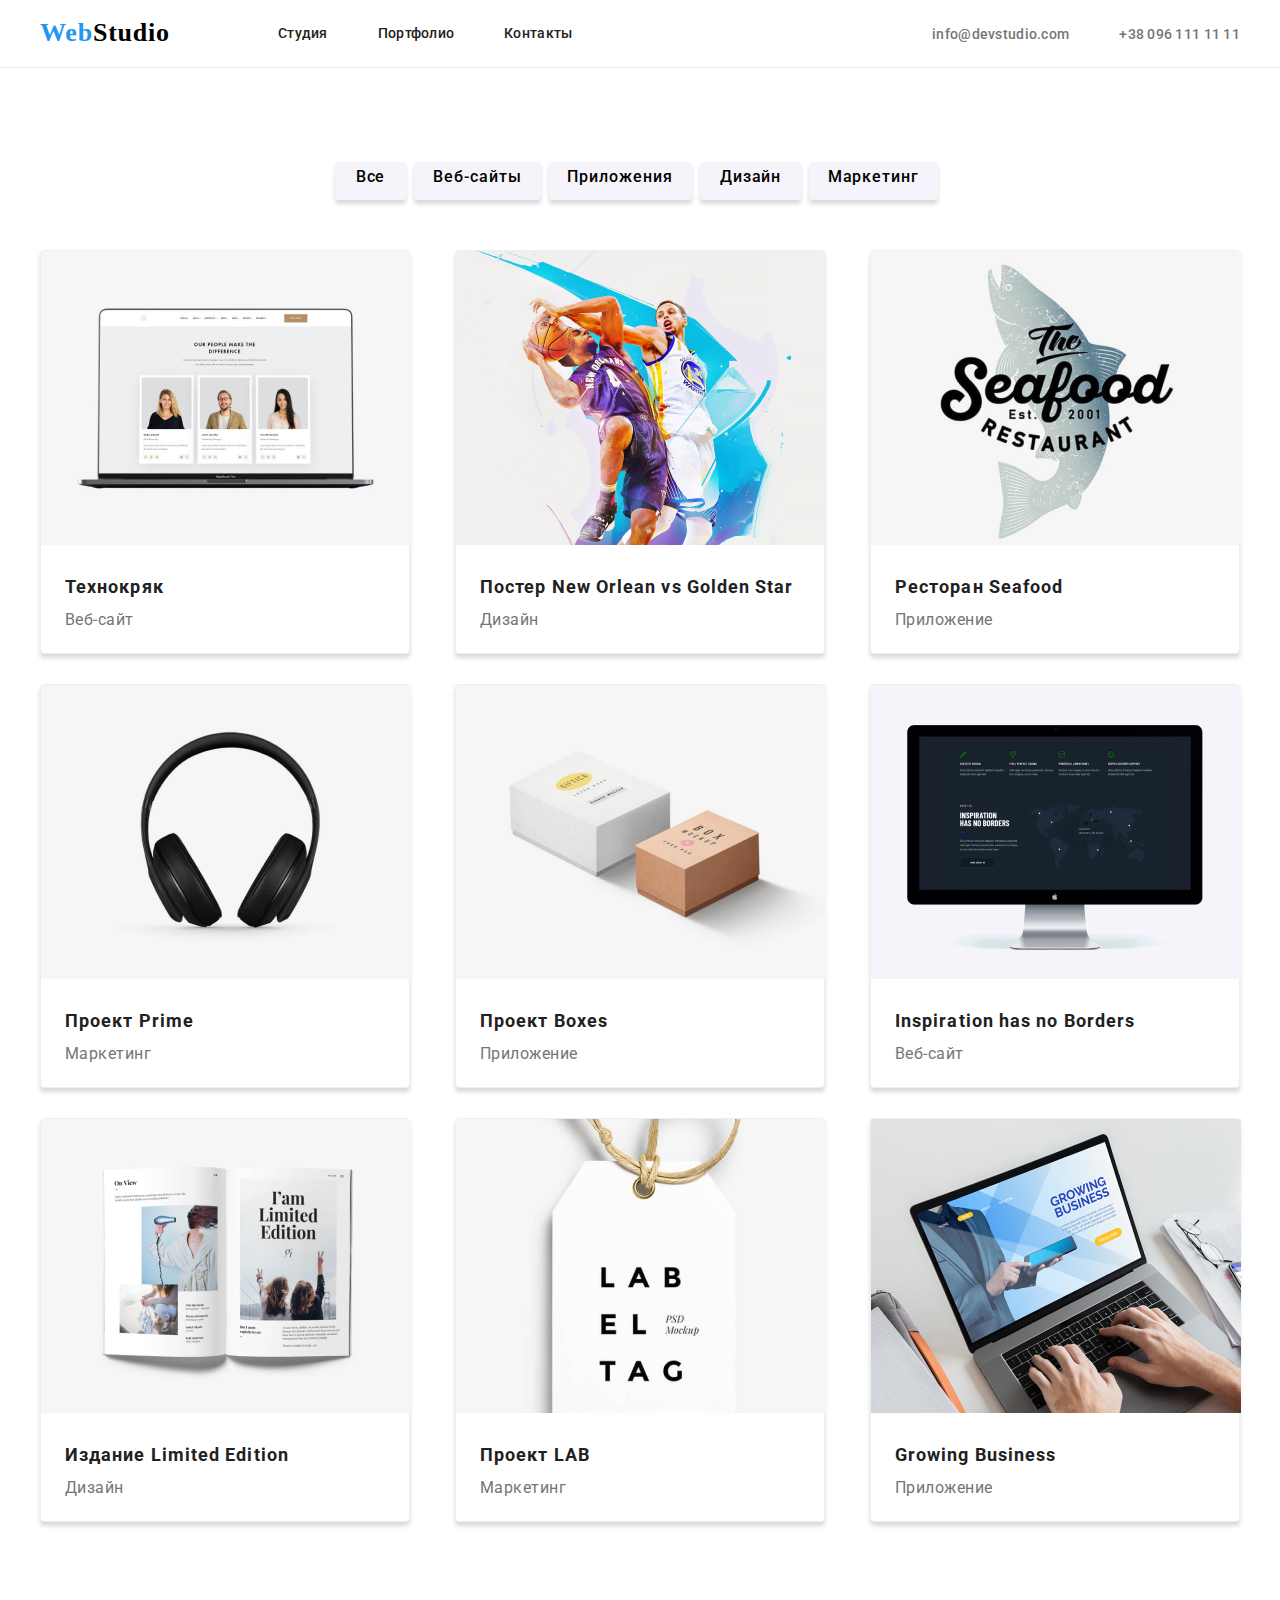
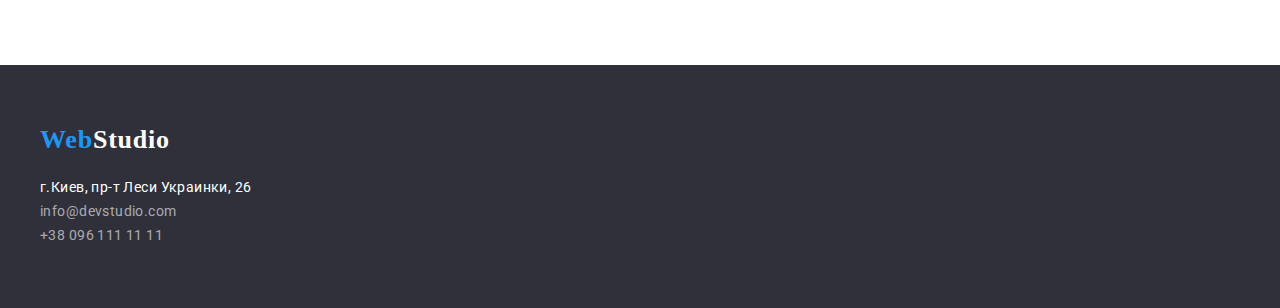
==== portfolio.html @ f2592f26 "Update portfolio.html" ====
<!DOCTYPE html>
<html lang="en">

<head>
    <meta charset="UTF-8">
    <meta http-equiv="X-UA-Compatible" content="IE=edge">
    <meta name="viewport" content="width=device-width, initial-scale=1.0">
    <title>Document</title>
    <link rel="preconnect" href="https://fonts.googleapis.com" />
    <link rel="preconnect" href="https://fonts.gstatic.com" crossorigin />
    <link href="https://fonts.googleapis.com/css2?family=Roboto:wght@400;500;900&display=swap" rel="stylesheet" />
    <link href="https://cdnjs.cloudflare.com/ajax/libs/modern-normalize/1.1.0/modern-normalize.min.css" />
    <link rel="stylesheet" href="./css/styles.css" />
</head>

<body>
    <header class="page-header">
        <div class="container">
            <nav class="nav-section">
                <a lang="en" href="./index.html" class="logo">Web<span class="logo-color-black">Studio</span></a>
                <ul class="nav-list">
                    <li class="studio">
                        <a class="nav-link link" href="./index.html">Студия</a>
                    </li>
                    <li class="portfolio">
                        <a class="nav-link link" href="./portfolio.html">Портфолио</a>
                    </li>
                    <li>
                        <a class="nav-link link" href="#">Контакты</a>
                    </li>
                </ul>
            </nav>
            <ul class="contacts">
                <li class="mailto">
                    <a class="contact-link link" href="mailto:info@devstudio.com">info@devstudio.com</a>
                </li>
                <li class="tel">
                    <a class="contact-link link" href="tel:+380961111111">+38 096 111 11 11</a>
                </li>
            </ul>
        </div>
    </header>

    <div class="main-box">
        <section class="section catalogue">
            <div class="filters">
                <ul class="filters-list">
                    <li class="filters-btn filter-vse">Все</li>
                    <li class="filters-btn filter-vebsites">Веб-сайты</li>
                    <li class="filters-btn filter-prilojeniya">Приложения</li>
                    <li class="filters-btn filter-design">Дизайн</li>
                    <li class="filters-btn filter-marketing">Маркетинг</li>
                </ul>
            </div>
            <ul class="projects-list">
                <div class="projects-container">
                    <li class="projects-item">
                        <img src="./img/Projects-items/img.jpg" alt="открыт вебсайт на ноутбуке" width="370">
                        <div class="projects-title-text">
                            <h1 class="projects-item-title">Технокряк</h1>
                            <p class="projects-item-text">Веб-сайт</p>
                        </div>
                    </li>
                </div>
                <div class="projects-container">
                    <li class="projects-item">
                        <img src="./img/Projects-items/img-2.jpg" alt="постер с баскетболистами" width="370">
                        <div class="projects-title-text">
                            <h1 class="projects-item-title">Постер New Orlean vs Golden Star</h1>
                            <p class="projects-item-text">Дизайн</p>
                        </div>
                    </li>
                </div>

                <div class="projects-container">
                    <li class="projects-item">
                        <img src="./img/Projects-items/img-3.jpg" alt="логотип ресторана морепродуктов" width="370">
                        <div class="projects-title-text">
                            <h1 class="projects-item-title">Ресторан Seafood</h1>
                            <p class="projects-item-text">Приложение</p>
                        </div>
                    </li>
                </div>

                <div class="projects-container">
                    <li class="projects-item">
                        <img src="./img/Projects-items/img-4.jpg" alt="наушники" width="370">
                        <div class="projects-title-text">
                            <h1 class="projects-item-title">Проект Prime</h1>
                            <p class="projects-item-text">Маркетинг</p>
                        </div>
                    </li>
                </div>

                <div class="projects-container">
                    <li class="projects-item">
                        <img src="./img/Projects-items/img-5.jpg" alt="две коробочки с красивой тенью" width="370">
                        <div class="projects-title-text">
                            <h1 class="projects-item-title">Проект Boxes</h1>
                            <p class="projects-item-text">Приложение</p>
                        </div>
                    </li>
                </div>


                <div class="projects-container">
                    <li class="projects-item">
                        <img src="./img/Projects-items/img-6.jpg" alt="монитор компьютера" width="370">
                        <div class="projects-title-text">
                            <h1 class="projects-item-title">Inspiration has no Borders</h1>
                            <p class="projects-item-text">Веб-сайт</p>
                        </div>
                    </li>
                </div>

                <div class="projects-container">
                    <li class="projects-item">
                        <img src="./img/Projects-items/img-7.jpg" alt="модный журнал с надписью limited edition"
                            width="370">
                        <div class="projects-title-text">
                            <h1 class="projects-item-title">Издание Limited Edition</h1>
                            <p class="projects-item-text">Дизайн</p>
                        </div>
                    </li>
                </div>
                <div class="projects-container">
                    <li class="projects-item">
                        <img src="./img/Projects-items/img-8.jpg" alt="лейба с надписью label tag" width="370">
                        <div class="projects-title-text">
                            <h1 class="projects-item-title">Проект LAB</h1>
                            <p class="projects-item-text">Маркетинг</p>
                        </div>
                    </li>
                </div>
                <div class="projects-container">
                    <li class="projects-item">
                        <img src="./img/Projects-items/img-9.jpg" alt="рабочий процесс за ноутбуком" width="370">
                        <div class="projects-title-text">
                            <h1 class="projects-item-title">Growing Business</h1>
                            <p class="projects-item-text">Приложение</p>
                        </div>
                    </li>
                </div>
            </ul>

        </section>
    </div>
</body>
<footer class="footer">
    <div class="container">
        <ul class="footer-nav-list">
            <li lang="en"><a href="./index.html" class="logo">Web<span class="logo-color-white">Studio</span></a>
            </li>
            <li class="footer-list-item">
                <address class="adress">г.Киев, пр-т Леси Украинки, 26</address>
            </li>
            <li class=""><a href="mailto:info@devstudio.com" class="footer-nav">info@devstudio.com</a></li>
            <li class=""><a href="tel:+380961111111" class="footer-nav">+38 096 111 11 11</a></li>
        </ul>
    </div>
</footer>



</html>
---- css/styles.css ----
body {
  font-family: Roboto, sans-serif;
  margin: 0;
}
ul {
  list-style: none;
  margin: 0;
  padding: 0;
}
a {
  text-decoration: none;
}
.section {
  padding: 94px 0;
}
.container {
  width: 1200px;
  padding: 0px 15px;
  margin: 0 auto;
}
.page-header {
  border-bottom: 1px solid #ececec;

}
.page-header .container {
  display: flex;
  justify-content: space-between;
}
.site-nav :focus {
  color: #2196f3;
}
.site-nav:hover {
}
h1 h2 h3 h4 h5 p {
  margin: 0;
  padding: 0;
}
/*------------------------------------------HEADER----------------------------*/
.header-link {
  font-weight: 500;
  font-size: 14px;
  line-height: 1.14;
  letter-spacing: 0.02em;

  color: #212121;
}

.logo {
  display: inline-block;
  margin-right: 93px;
}
.nav-section {
  display: flex;
  align-items: center;
}
.nav-list {
  display: flex;
}
.nav-link {
  display: inline-block;
  padding-top: 25px;
  padding-bottom: 25px;
  padding-right: 50px;
}
.contacts {
  display: flex;
  padding: 24px 0;
}

.mailto {
  margin-left: auto;
  margin-right: 50px;
}

.tel {
  margin-left: auto;
}
.page-header {
  background: #ffffff;
}
.logo {
  font-family: Raleway;
  font-style: normal;
  width: 145px;
  height: 31px;
  font-weight: 700;
  font-size: 26px;
  line-height: 1.19;
  letter-spacing: 0.03em;
  color: #2196f3;
}
.logo-color-black {
  color: black;
}
.link {
  font-family: Roboto, sans-serif;
  font-weight: 500;
  font-size: 14px;
  line-height: 1.14;
  letter-spacing: 0.02em;
  color: #212121;
}
.contact-link {
  color: #757575;
}
.link:hover {
  color: #2196f3;
}
/*-----------------------------------------HERO----------------------------------*/

.hero {
  padding: 200px 0;
  display: flex;
  flex-direction: column;
  align-items: center;
}
.hero-title {
  font-weight: 900;
  font-size: 44px;
  line-height: 1.36;
  text-align: center;
  letter-spacing: 0.06em;
  text-transform: uppercase;
  color: #ffffff;
  max-width: 693px;
  margin-bottom: 30px;
}
.hero-btn {
  font-size: 16px;
  line-height: 1.87;
  letter-spacing: 0.06em;
  background: #2196f3;
  box-shadow: 0px 4px 4px rgba(0, 0, 0, 0.15);
  border-radius: 4px;
  border: none;
  padding: 10px 32px;
  cursor: pointer;
  color: #ffffff;
  text-align: center;
}
.hero-btn:hover {
  background: #188ce8;
}
.hero {
  background: #2f303a;
}
/*------------------------(hidden)преимущества advantages-------------------------------*/
.hidden-title {
  width: 1px;
  height: 1px;
  overflow: hidden;
  opacity: 0;
  margin: 0;
}

.advantages-list {
  display: flex;
}
.advantages-item {
  padding: 0 30px;
}
.element-padding-bottom-0 {
  padding-bottom: 0;
}

.advantages-list-title {
  font-family: Roboto, sans-serif;
  font-weight: 700px;
  font-size: 14px;
  line-height: 1.14;
  letter-spacing: 0.03em;
  text-transform: uppercase;
  color: #212121;
}
.advantages-list-text {
  font-family: Roboto, sans-serif;
  font-size: 14px;
  line-height: 1.71;
  letter-spacing: 0.03em;
  color: #757575;
}
/*---------------------------------WHATWEDO--------------------------------------*/
.whatwedo-image {
  margin-bottom: 0;
  margin-top: 0;
}
.image-list {
  display: flex;
}
.image-list-item {
  padding: 50px 30px;
}

/*-------------------------------------TEAM------------------------------------*/
.team {
  background: #f5f4fa;
}
.title-section {
  font-family: Roboto, sans-serif;
  font-weight: 700px;
  font-size: 36px;
  line-height: 1.16;
  text-align: center;
  letter-spacing: 0.03em;
  color: #212121;
  margin-bottom: 50px;
}
.team-list {
  display: flex;
}
.team-item-title,
.team-item-text {
  font-family: Roboto, sans-serif;
  font-weight: 500;
  font-size: 16px;
  line-height: 1.18;
  letter-spacing: 0.03em;
  color: #212121;
}
.team-item-text {
  font-weight: 400px;
  color: #757575;
}
.team-item {
  background: #ffffff;
  margin-right: 30px;
  box-shadow: 0px 1px 3px rgba(0, 0, 0, 0.12), 0px 1px 1px rgba(0, 0, 0, 0.14),
    0px 2px 1px rgba(0, 0, 0, 0.2);
  border-radius: 0px 0px 4px 4px;
}
.title-text {
  text-align: center;
}


/* ------------------------------FOOTER-----------------------------------------*/
.footer {
  background: #2f303a;
  padding: 60px 0;
}
.logo-color-white {
  color: #ffffff;
}
.footer-nav {
  font-family: Roboto;
  font-style: normal;
  font-weight: normal;
  font-size: 14px;
  line-height: 1.71;
  letter-spacing: 0.03em;
  color: rgba(255, 255, 255, 0.6);
}
.adress {
  font-family: Roboto, sans-serif;
  font-style: normal;
  font-weight: normal;
  font-size: 14px;
  line-height: 1.71;
  letter-spacing: 0.03em;
  color: #ffffff;
}
.footer-list-item {
  margin-top: 20px;
}

/*--------------------------------PORTFOLIO---------------------------------*/

.catalogue {
  position:absolute
  width: 1170px;
  height: 1409px;
  padding: 0;
  margin: 45px 0 94px 0; 

}
.filters{
 width: 611px;
 height: 54px;
  margin:0 auto;
  margin-top: 94px;
  margin-bottom: 34px;
}
.filters-list{
  display: flex;
margin-top: ;
  }

.filters-btn {
  
font-family: Roboto,sans-serif;
font-style: normal;
font-weight: 500;
  margin-right:8px ;
  font-size: 16px;
  line-height: 1.87;
  letter-spacing: 0.06em;
  background: #F5F4FA;
  text-align:center;

  
  box-shadow: 0px 4px 4px rgba(0, 0, 0, 0.15);
  border-radius: 4px;
  border: none;
  cursor: pointer;
  color:#212121
  justify-content: space-between;
}
.filters-btn:hover{
  background-color: #2196F3;
  color: #ffffff;
}
/* .filters-btn:focus */

.filter-vse{
width: 73px;
height: 38px;
}

.filter-vebsites{
width: 128px;
height: 38px;
}
.filter-prilojeniya{
  width: 145px;
height: 38px;
}
.filter-design{
width: 103px;
height: 38px;
}
.filter-marketing{
  width: 130px;
 height: 38px;
}
/*----------------------------------------projects------------------------------------------*/

.main-box{
  width:1200px;
  margin:0 auto;
}

.projects-list{
display: flex;
 flex-wrap: wrap;
 justify-content: space-between;
}
.projects-container{
  margin-bottom: 30px;
  
  
  
}
.projects-item{
width: 370px;
height: 404px;
left: 215px;
top: 696px;
background: #FFFFFF;
border: 1px solid #EEEEEE;
box-sizing: border-box;
box-shadow: 0px 4px 4px rgba(0, 0, 0, 0.15);
border-radius: 4px;

}
.projects-title-text{
text-align:left;
padding: 20px 24px;
}
.projects-item-title{
  font-family: Roboto,sans-serif;
font-style: normal;
font-weight: 700;
font-size: 18px;
line-height: 2.0;
letter-spacing: 0.06em;
color: #212121;
margin:0 auto;
}

.projects-item-text{
font-family: Roboto,sans-serif;
font-style: normal;
font-weight: normal;
font-size: 16px;
line-height: 1.87;
letter-spacing: 0.03em;
margin-top: 0;
color: #757575;

}
/*lang="en"
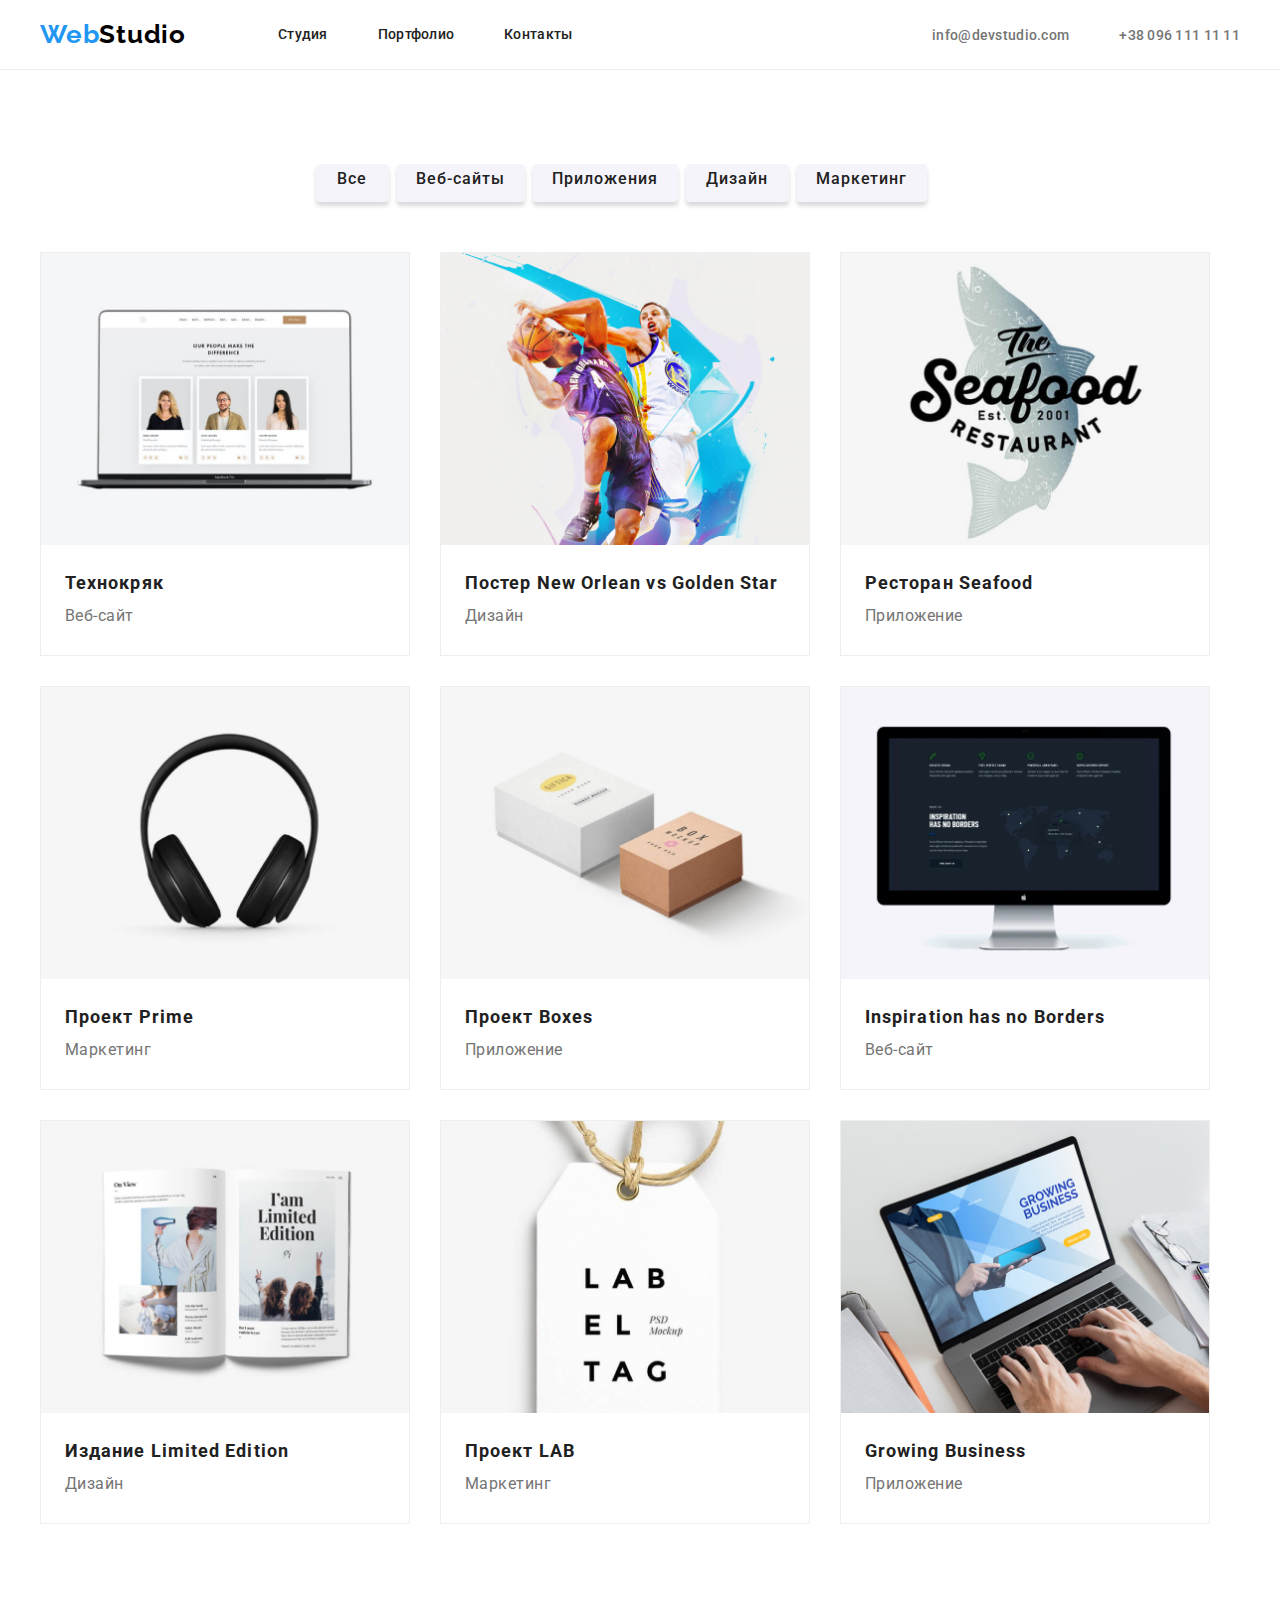
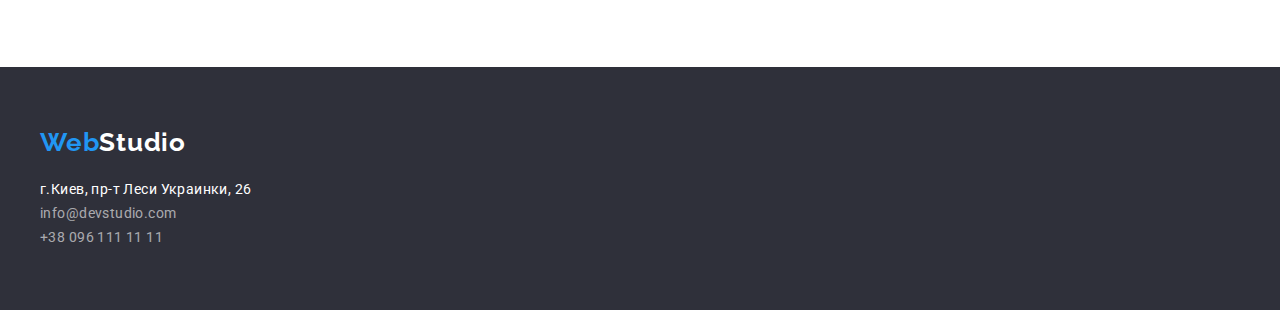
==== commit 2a0717b9: "correct classes fullstek #40" ====
--- a/portfolio.html
+++ b/portfolio.html
@@ -9,14 +9,17 @@
     <link rel="preconnect" href="https://fonts.googleapis.com" />
     <link rel="preconnect" href="https://fonts.gstatic.com" crossorigin />
     <link href="https://fonts.googleapis.com/css2?family=Roboto:wght@400;500;900&display=swap" rel="stylesheet" />
+    <link
+        href="https://fonts.googleapis.com/css2?family=Raleway:wght@700&family=Roboto:wght@400;500;700;900&display=swap"
+        rel="stylesheet" />
     <link href="https://cdnjs.cloudflare.com/ajax/libs/modern-normalize/1.1.0/modern-normalize.min.css" />
     <link rel="stylesheet" href="./css/styles.css" />
 </head>
 
 <body>
-    <header class="page-header">
+    <header class="header">
         <div class="container">
-            <nav class="nav-section">
+            <nav class="nav">
                 <a lang="en" href="./index.html" class="logo">Web<span class="logo-color-black">Studio</span></a>
                 <ul class="nav-list">
                     <li class="studio">
@@ -32,10 +35,10 @@
             </nav>
             <ul class="contacts">
                 <li class="mailto">
-                    <a class="contact-link link" href="mailto:info@devstudio.com">info@devstudio.com</a>
+                    <a class="link contacts-item " href="mailto:info@devstudio.com">info@devstudio.com</a>
                 </li>
                 <li class="tel">
-                    <a class="contact-link link" href="tel:+380961111111">+38 096 111 11 11</a>
+                    <a class="link contacts-item " href="tel:+380961111111">+38 096 111 11 11</a>
                 </li>
             </ul>
         </div>
@@ -145,21 +148,19 @@
 
         </section>
     </div>
+    <footer class="footer section">
+        <div class="container">
+            <ul class="footer-nav-list">
+                <li lang="en"><a href="./index.html" class="logo">Web<span class="logo-color-white">Studio</span></a>
+                </li>
+                <li class="footer-nav-item">
+                    <address class="adress">г.Киев, пр-т Леси Украинки, 26</address>
+                </li>
+                <li><a href="mailto:info@devstudio.com" class="footer-nav">info@devstudio.com</a></li>
+                <li><a href="tel:+380961111111" class="footer-nav">+38 096 111 11 11</a></li>
+            </ul>
+        </div>
+    </footer>
 </body>
-<footer class="footer">
-    <div class="container">
-        <ul class="footer-nav-list">
-            <li lang="en"><a href="./index.html" class="logo">Web<span class="logo-color-white">Studio</span></a>
-            </li>
-            <li class="footer-list-item">
-                <address class="adress">г.Киев, пр-т Леси Украинки, 26</address>
-            </li>
-            <li class=""><a href="mailto:info@devstudio.com" class="footer-nav">info@devstudio.com</a></li>
-            <li class=""><a href="tel:+380961111111" class="footer-nav">+38 096 111 11 11</a></li>
-        </ul>
-    </div>
-</footer>
-
-
 
 </html>--- a/css/styles.css
+++ b/css/styles.css
@@ -1,3 +1,6 @@
+html {
+  box-sizing: border-box;
+}
 body {
   font-family: Roboto, sans-serif;
   margin: 0;
@@ -7,49 +10,57 @@
   margin: 0;
   padding: 0;
 }
+img {
+  display: block;
+  max-width: 100%;
+  height: auto;
+}
+.section {
+  padding: 94px 0;
+}
 a {
   text-decoration: none;
 }
-.section {
-  padding: 94px 0;
-}
+h1 h2 h3 h4 h5 p {
+  margin: 0;
+  padding: 0;
+}
+
 .container {
   width: 1200px;
   padding: 0px 15px;
   margin: 0 auto;
 }
-.page-header {
+.header {
   border-bottom: 1px solid #ececec;
-
-}
-.page-header .container {
+  background: #ffffff;
+}
+.header .container {
   display: flex;
   justify-content: space-between;
 }
-.site-nav :focus {
-  color: #2196f3;
-}
-.site-nav:hover {
-}
-h1 h2 h3 h4 h5 p {
-  margin: 0;
-  padding: 0;
-}
+
 /*------------------------------------------HEADER----------------------------*/
-.header-link {
-  font-weight: 500;
-  font-size: 14px;
-  line-height: 1.14;
-  letter-spacing: 0.02em;
-
-  color: #212121;
-}
 
 .logo {
   display: inline-block;
   margin-right: 93px;
 }
-.nav-section {
+.logo {
+  font-family: Raleway;
+  font-style: normal;
+  width: 145px;
+  height: 31px;
+  font-weight: 700;
+  font-size: 26px;
+  line-height: 1.19;
+  letter-spacing: 0.03em;
+  color: #2196f3;
+}
+.logo-color-black {
+  color: black;
+}
+.nav {
   display: flex;
   align-items: center;
 }
@@ -61,12 +72,15 @@
   padding-top: 25px;
   padding-bottom: 25px;
   padding-right: 50px;
+  color: #212121;
 }
 .contacts {
   display: flex;
-  padding: 24px 0;
-}
-
+  padding: 25px 0;
+}
+.contacts-item {
+  color: #757575;
+}
 .mailto {
   margin-left: auto;
   margin-right: 50px;
@@ -75,37 +89,21 @@
 .tel {
   margin-left: auto;
 }
-.page-header {
-  background: #ffffff;
-}
-.logo {
-  font-family: Raleway;
-  font-style: normal;
-  width: 145px;
-  height: 31px;
-  font-weight: 700;
-  font-size: 26px;
-  line-height: 1.19;
-  letter-spacing: 0.03em;
-  color: #2196f3;
-}
-.logo-color-black {
-  color: black;
-}
+
 .link {
   font-family: Roboto, sans-serif;
   font-weight: 500;
   font-size: 14px;
   line-height: 1.14;
   letter-spacing: 0.02em;
-  color: #212121;
-}
-.contact-link {
-  color: #757575;
 }
 .link:hover {
   color: #2196f3;
 }
+.link:focus {
+  color: #2196f3;
+}
+
 /*-----------------------------------------HERO----------------------------------*/
 
 .hero {
@@ -113,6 +111,7 @@
   display: flex;
   flex-direction: column;
   align-items: center;
+  background: #2f303a;
 }
 .hero-title {
   font-weight: 900;
@@ -141,9 +140,10 @@
 .hero-btn:hover {
   background: #188ce8;
 }
-.hero {
-  background: #2f303a;
-}
+.hero-btn:focus {
+  background: #188ce8;
+}
+
 /*------------------------(hidden)преимущества advantages-------------------------------*/
 .hidden-title {
   width: 1px;
@@ -163,7 +163,7 @@
   padding-bottom: 0;
 }
 
-.advantages-list-title {
+.advantages-item-title {
   font-family: Roboto, sans-serif;
   font-weight: 700px;
   font-size: 14px;
@@ -172,22 +172,22 @@
   text-transform: uppercase;
   color: #212121;
 }
-.advantages-list-text {
+.advantages-item-text {
   font-family: Roboto, sans-serif;
   font-size: 14px;
   line-height: 1.71;
   letter-spacing: 0.03em;
   color: #757575;
 }
-/*---------------------------------WHATWEDO--------------------------------------*/
-.whatwedo-image {
+/*--------------------------------ABOUT--------------------------------------*/
+.about {
   margin-bottom: 0;
   margin-top: 0;
 }
-.image-list {
-  display: flex;
-}
-.image-list-item {
+.about-list {
+  display: flex;
+}
+.about-list-item {
   padding: 50px 30px;
 }
 
@@ -195,7 +195,7 @@
 .team {
   background: #f5f4fa;
 }
-.title-section {
+.title {
   font-family: Roboto, sans-serif;
   font-weight: 700px;
   font-size: 36px;
@@ -207,19 +207,6 @@
 }
 .team-list {
   display: flex;
-}
-.team-item-title,
-.team-item-text {
-  font-family: Roboto, sans-serif;
-  font-weight: 500;
-  font-size: 16px;
-  line-height: 1.18;
-  letter-spacing: 0.03em;
-  color: #212121;
-}
-.team-item-text {
-  font-weight: 400px;
-  color: #757575;
 }
 .team-item {
   background: #ffffff;
@@ -231,12 +218,28 @@
 .title-text {
   text-align: center;
 }
+.team-item-title,
+.team-item-text {
+  font-family: Roboto, sans-serif;
+  font-weight: 500;
+  font-size: 16px;
+  line-height: 1.18;
+  letter-spacing: 0.03em;
+  color: #212121;
+}
+.team-item-text {
+  font-weight: 400px;
+  color: #757575;
+}
+
 
 
 /* ------------------------------FOOTER-----------------------------------------*/
 .footer {
+  box-sizing: border-box;
   background: #2f303a;
   padding: 60px 0;
+  display: flex;
 }
 .logo-color-white {
   color: #ffffff;
@@ -249,6 +252,7 @@
   line-height: 1.71;
   letter-spacing: 0.03em;
   color: rgba(255, 255, 255, 0.6);
+  cursor: pointer;
 }
 .adress {
   font-family: Roboto, sans-serif;
@@ -259,133 +263,125 @@
   letter-spacing: 0.03em;
   color: #ffffff;
 }
-.footer-list-item {
+.footer-nav-item {
   margin-top: 20px;
 }
-
 /*--------------------------------PORTFOLIO---------------------------------*/
 
 .catalogue {
-  position:absolute
+  
   width: 1170px;
   height: 1409px;
   padding: 0;
-  margin: 45px 0 94px 0; 
-
-}
-.filters{
- width: 611px;
- height: 54px;
-  margin:0 auto;
+  margin: 45px 0 94px 0;
+}
+.filters {
+  margin: 0 auto;
   margin-top: 94px;
-  margin-bottom: 34px;
-}
-.filters-list{
-  display: flex;
-margin-top: ;
-  }
+  margin-bottom: 50px;
+  display: flex;
+  justify-content: center;
+}
+.filters-list {
+  display: flex;
+}
 
 .filters-btn {
-  
-font-family: Roboto,sans-serif;
-font-style: normal;
-font-weight: 500;
-  margin-right:8px ;
+  font-family: Roboto, sans-serif;
+  font-style: normal;
+  font-weight: 500;
+  margin-right: 8px;
   font-size: 16px;
   line-height: 1.87;
   letter-spacing: 0.06em;
-  background: #F5F4FA;
-  text-align:center;
-
-  
+  background: #f5f4fa;
+  text-align: center;
   box-shadow: 0px 4px 4px rgba(0, 0, 0, 0.15);
   border-radius: 4px;
   border: none;
   cursor: pointer;
-  color:#212121
+  color: #212121;
   justify-content: space-between;
 }
-.filters-btn:hover{
-  background-color: #2196F3;
-  color: #ffffff;
-}
-/* .filters-btn:focus */
-
-.filter-vse{
-width: 73px;
-height: 38px;
-}
-
-.filter-vebsites{
-width: 128px;
-height: 38px;
-}
-.filter-prilojeniya{
+
+.filters-btn:hover,
+.filters-btn:focus {
+  background-color: #2196f3;
+  color: #ffffff;
+}
+
+.filter-vse {
+  width: 73px;
+  height: 38px;
+}
+
+.filter-vebsites {
+  width: 128px;
+  height: 38px;
+}
+.filter-prilojeniya {
   width: 145px;
-height: 38px;
-}
-.filter-design{
-width: 103px;
-height: 38px;
-}
-.filter-marketing{
+  height: 38px;
+}
+.filter-design {
+  width: 103px;
+  height: 38px;
+}
+.filter-marketing {
   width: 130px;
- height: 38px;
+  height: 38px;
 }
 /*----------------------------------------projects------------------------------------------*/
 
-.main-box{
-  width:1200px;
-  margin:0 auto;
-}
-
-.projects-list{
-display: flex;
- flex-wrap: wrap;
- justify-content: space-between;
-}
-.projects-container{
+.main-box {
+  width: 1200px;
+  margin: 0 auto;
+}
+
+.projects-list {
+  display: flex;
+  flex-wrap: wrap;
+  justify-content: space-between;
+}
+.projects-container {
   margin-bottom: 30px;
-  
-  
-  
-}
-.projects-item{
-width: 370px;
-height: 404px;
-left: 215px;
-top: 696px;
-background: #FFFFFF;
-border: 1px solid #EEEEEE;
-box-sizing: border-box;
-box-shadow: 0px 4px 4px rgba(0, 0, 0, 0.15);
-border-radius: 4px;
-
-}
-.projects-title-text{
-text-align:left;
-padding: 20px 24px;
-}
-.projects-item-title{
-  font-family: Roboto,sans-serif;
-font-style: normal;
-font-weight: 700;
-font-size: 18px;
-line-height: 2.0;
-letter-spacing: 0.06em;
-color: #212121;
-margin:0 auto;
-}
-
-.projects-item-text{
-font-family: Roboto,sans-serif;
-font-style: normal;
-font-weight: normal;
-font-size: 16px;
-line-height: 1.87;
-letter-spacing: 0.03em;
-margin-top: 0;
-color: #757575;
-
-}
-/*lang="en"+}
+.projects-item {
+  width: 370px;
+  height: 404px;
+  left: 215px;
+  top: 696px;
+  background: #ffffff;
+  border: 1px solid #eeeeee;
+  box-sizing: border-box;
+}
+.projects-item:hover {
+  box-shadow: 0px 4px 4px rgba(0, 0, 0, 0.15);
+  border-radius: 4px;
+}
+.projects-title-text {
+  text-align: left;
+  padding: 20px 24px;
+}
+.projects-item-title {
+  font-family: Roboto, sans-serif;
+  font-style: normal;
+  font-weight: 700;
+  font-size: 18px;
+  line-height: 2;
+  letter-spacing: 0.06em;
+  color: #212121;
+  margin: 0 auto;
+}
+
+.projects-item-text {
+  font-family: Roboto, sans-serif;
+  font-style: normal;
+  font-weight: normal;
+  font-size: 16px;
+  line-height: 1.87;
+  letter-spacing: 0.03em;
+  margin-top: 0;
+  color: #757575;
+}
+/*lang="en"
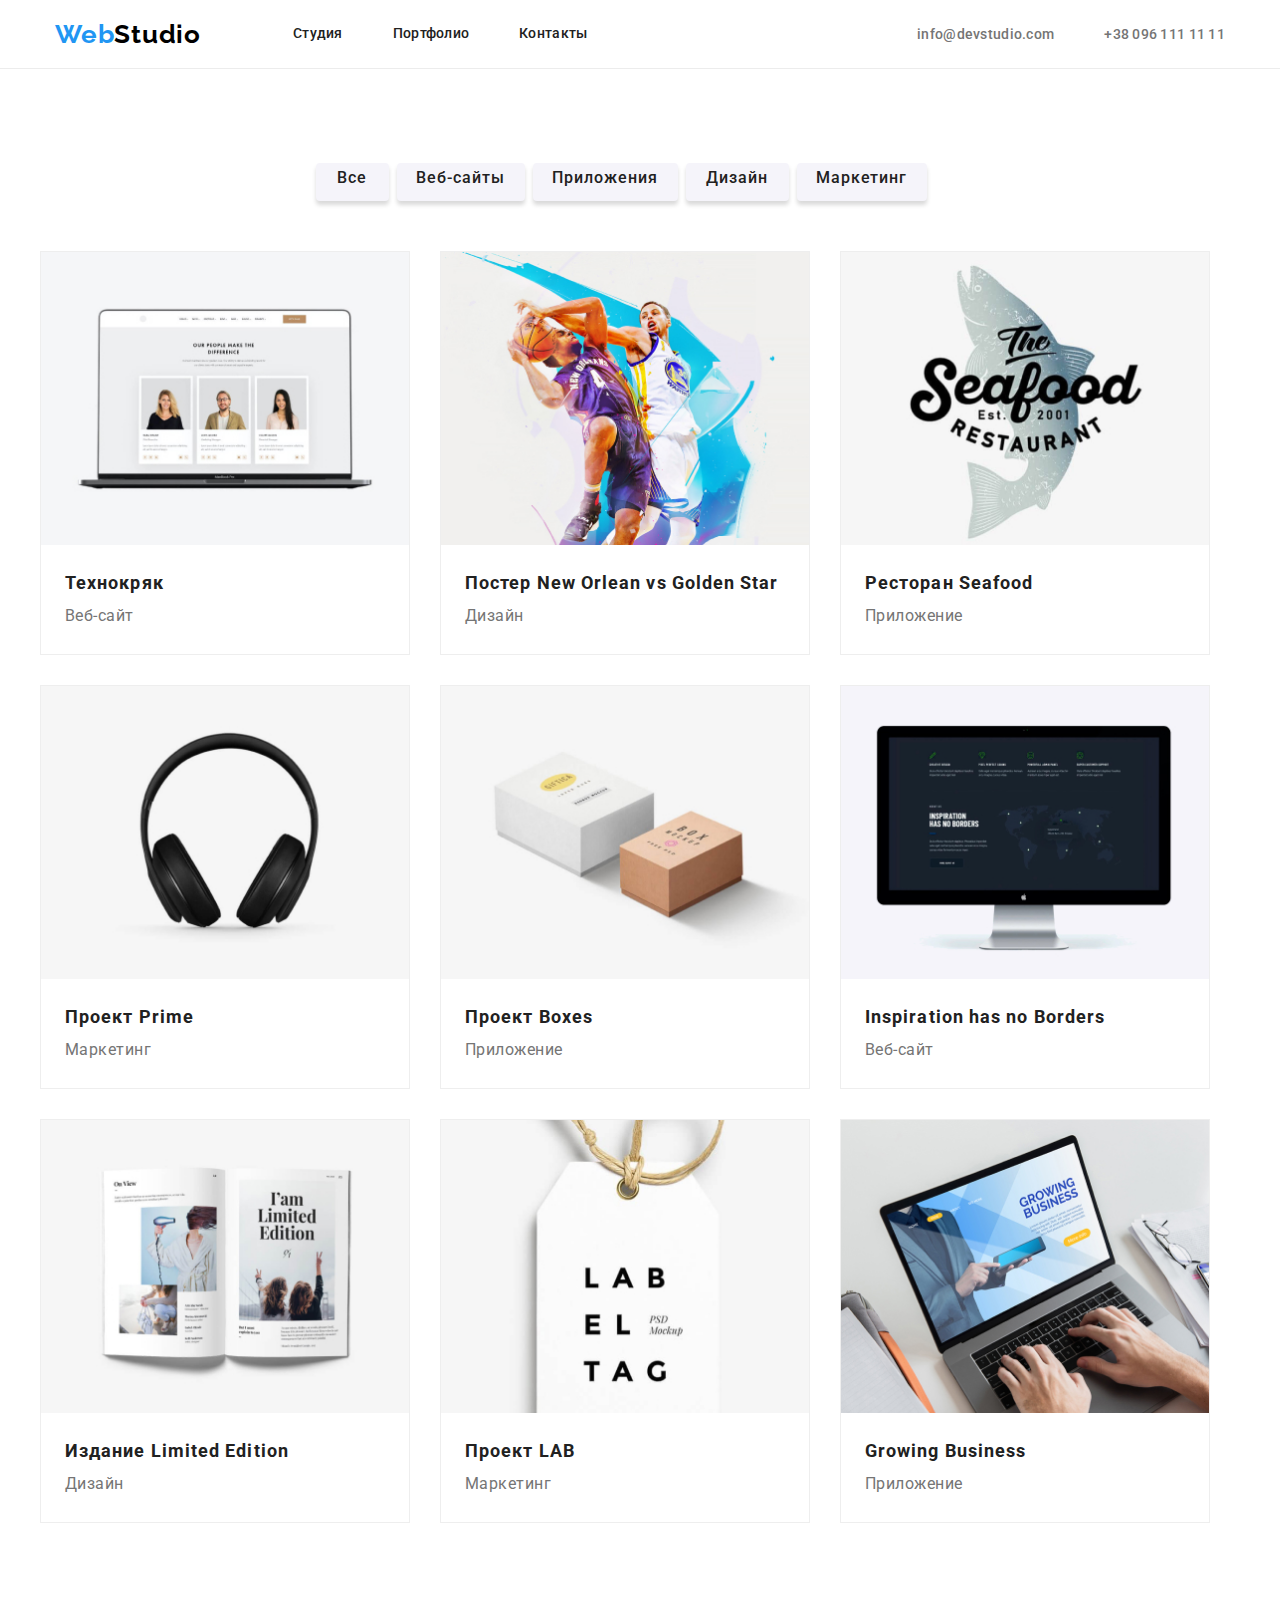
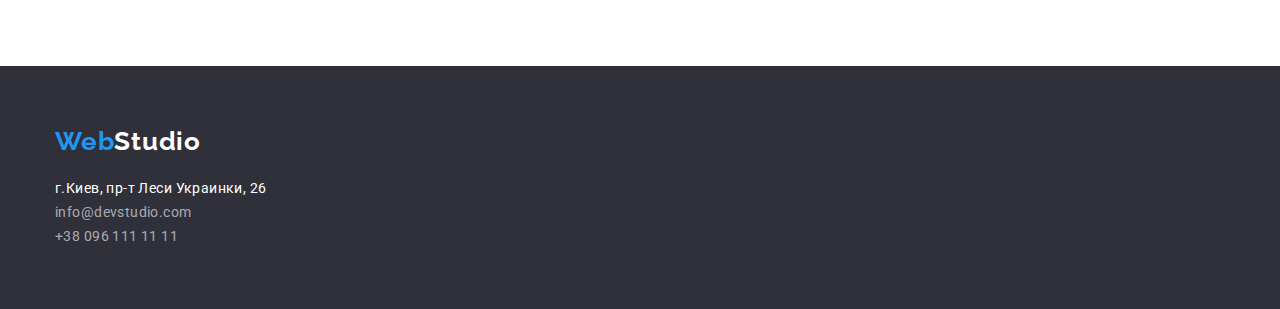
==== commit 5e880f55: "deleted divs fs#40" ====
--- a/portfolio.html
+++ b/portfolio.html
@@ -12,7 +12,8 @@
     <link
         href="https://fonts.googleapis.com/css2?family=Raleway:wght@700&family=Roboto:wght@400;500;700;900&display=swap"
         rel="stylesheet" />
-    <link href="https://cdnjs.cloudflare.com/ajax/libs/modern-normalize/1.1.0/modern-normalize.min.css" />
+    <link rel="stylesheet"
+        href="https://cdnjs.cloudflare.com/ajax/libs/modern-normalize/1.1.0/modern-normalize.min.css" />
     <link rel="stylesheet" href="./css/styles.css" />
 </head>
 
@@ -56,94 +57,76 @@
                 </ul>
             </div>
             <ul class="projects-list">
-                <div class="projects-container">
-                    <li class="projects-item">
-                        <img src="./img/Projects-items/img.jpg" alt="открыт вебсайт на ноутбуке" width="370">
-                        <div class="projects-title-text">
-                            <h1 class="projects-item-title">Технокряк</h1>
-                            <p class="projects-item-text">Веб-сайт</p>
-                        </div>
-                    </li>
-                </div>
-                <div class="projects-container">
-                    <li class="projects-item">
-                        <img src="./img/Projects-items/img-2.jpg" alt="постер с баскетболистами" width="370">
-                        <div class="projects-title-text">
-                            <h1 class="projects-item-title">Постер New Orlean vs Golden Star</h1>
-                            <p class="projects-item-text">Дизайн</p>
-                        </div>
-                    </li>
-                </div>
+                <li class="projects-item">
+                    <img src="./img/Projects-items/img.jpg" alt="открыт вебсайт на ноутбуке" width="370">
+                    <div class="projects-title-text">
+                        <h1 class="projects-item-title">Технокряк</h1>
+                        <p class="projects-item-text">Веб-сайт</p>
+                    </div>
+                </li>
+                <li class="projects-item">
+                    <img src="./img/Projects-items/img-2.jpg" alt="постер с баскетболистами" width="370">
+                    <div class="projects-title-text">
+                        <h1 class="projects-item-title">Постер New Orlean vs Golden Star</h1>
+                        <p class="projects-item-text">Дизайн</p>
+                    </div>
+                </li>
 
-                <div class="projects-container">
-                    <li class="projects-item">
-                        <img src="./img/Projects-items/img-3.jpg" alt="логотип ресторана морепродуктов" width="370">
-                        <div class="projects-title-text">
-                            <h1 class="projects-item-title">Ресторан Seafood</h1>
-                            <p class="projects-item-text">Приложение</p>
-                        </div>
-                    </li>
-                </div>
+                <li class="projects-item">
+                    <img src="./img/Projects-items/img-3.jpg" alt="логотип ресторана морепродуктов" width="370">
+                    <div class="projects-title-text">
+                        <h1 class="projects-item-title">Ресторан Seafood</h1>
+                        <p class="projects-item-text">Приложение</p>
+                    </div>
+                </li>
 
-                <div class="projects-container">
-                    <li class="projects-item">
-                        <img src="./img/Projects-items/img-4.jpg" alt="наушники" width="370">
-                        <div class="projects-title-text">
-                            <h1 class="projects-item-title">Проект Prime</h1>
-                            <p class="projects-item-text">Маркетинг</p>
-                        </div>
-                    </li>
-                </div>
+                <li class="projects-item">
+                    <img src="./img/Projects-items/img-4.jpg" alt="наушники" width="370">
+                    <div class="projects-title-text">
+                        <h1 class="projects-item-title">Проект Prime</h1>
+                        <p class="projects-item-text">Маркетинг</p>
+                    </div>
+                </li>
 
-                <div class="projects-container">
-                    <li class="projects-item">
-                        <img src="./img/Projects-items/img-5.jpg" alt="две коробочки с красивой тенью" width="370">
-                        <div class="projects-title-text">
-                            <h1 class="projects-item-title">Проект Boxes</h1>
-                            <p class="projects-item-text">Приложение</p>
-                        </div>
-                    </li>
-                </div>
+                <li class="projects-item">
+                    <img src="./img/Projects-items/img-5.jpg" alt="две коробочки с красивой тенью" width="370">
+                    <div class="projects-title-text">
+                        <h1 class="projects-item-title">Проект Boxes</h1>
+                        <p class="projects-item-text">Приложение</p>
+                    </div>
+                </li>
 
 
-                <div class="projects-container">
-                    <li class="projects-item">
-                        <img src="./img/Projects-items/img-6.jpg" alt="монитор компьютера" width="370">
-                        <div class="projects-title-text">
-                            <h1 class="projects-item-title">Inspiration has no Borders</h1>
-                            <p class="projects-item-text">Веб-сайт</p>
-                        </div>
-                    </li>
-                </div>
+                <li class="projects-item">
+                    <img src="./img/Projects-items/img-6.jpg" alt="монитор компьютера" width="370">
+                    <div class="projects-title-text">
+                        <h1 class="projects-item-title">Inspiration has no Borders</h1>
+                        <p class="projects-item-text">Веб-сайт</p>
+                    </div>
+                </li>
 
-                <div class="projects-container">
-                    <li class="projects-item">
-                        <img src="./img/Projects-items/img-7.jpg" alt="модный журнал с надписью limited edition"
-                            width="370">
-                        <div class="projects-title-text">
-                            <h1 class="projects-item-title">Издание Limited Edition</h1>
-                            <p class="projects-item-text">Дизайн</p>
-                        </div>
-                    </li>
-                </div>
-                <div class="projects-container">
-                    <li class="projects-item">
-                        <img src="./img/Projects-items/img-8.jpg" alt="лейба с надписью label tag" width="370">
-                        <div class="projects-title-text">
-                            <h1 class="projects-item-title">Проект LAB</h1>
-                            <p class="projects-item-text">Маркетинг</p>
-                        </div>
-                    </li>
-                </div>
-                <div class="projects-container">
-                    <li class="projects-item">
-                        <img src="./img/Projects-items/img-9.jpg" alt="рабочий процесс за ноутбуком" width="370">
-                        <div class="projects-title-text">
-                            <h1 class="projects-item-title">Growing Business</h1>
-                            <p class="projects-item-text">Приложение</p>
-                        </div>
-                    </li>
-                </div>
+                <li class="projects-item">
+                    <img src="./img/Projects-items/img-7.jpg" alt="модный журнал с надписью limited edition"
+                        width="370">
+                    <div class="projects-title-text">
+                        <h1 class="projects-item-title">Издание Limited Edition</h1>
+                        <p class="projects-item-text">Дизайн</p>
+                    </div>
+                </li>
+                <li class="projects-item">
+                    <img src="./img/Projects-items/img-8.jpg" alt="лейба с надписью label tag" width="370">
+                    <div class="projects-title-text">
+                        <h1 class="projects-item-title">Проект LAB</h1>
+                        <p class="projects-item-text">Маркетинг</p>
+                    </div>
+                </li>
+                <li class="projects-item">
+                    <img src="./img/Projects-items/img-9.jpg" alt="рабочий процесс за ноутбуком" width="370">
+                    <div class="projects-title-text">
+                        <h1 class="projects-item-title">Growing Business</h1>
+                        <p class="projects-item-text">Приложение</p>
+                    </div>
+                </li>
             </ul>
 
         </section>
--- a/css/styles.css
+++ b/css/styles.css
@@ -343,9 +343,7 @@
   flex-wrap: wrap;
   justify-content: space-between;
 }
-.projects-container {
-  margin-bottom: 30px;
-}
+
 .projects-item {
   width: 370px;
   height: 404px;
@@ -354,6 +352,7 @@
   background: #ffffff;
   border: 1px solid #eeeeee;
   box-sizing: border-box;
+  margin-bottom: 30px;
 }
 .projects-item:hover {
   box-shadow: 0px 4px 4px rgba(0, 0, 0, 0.15);
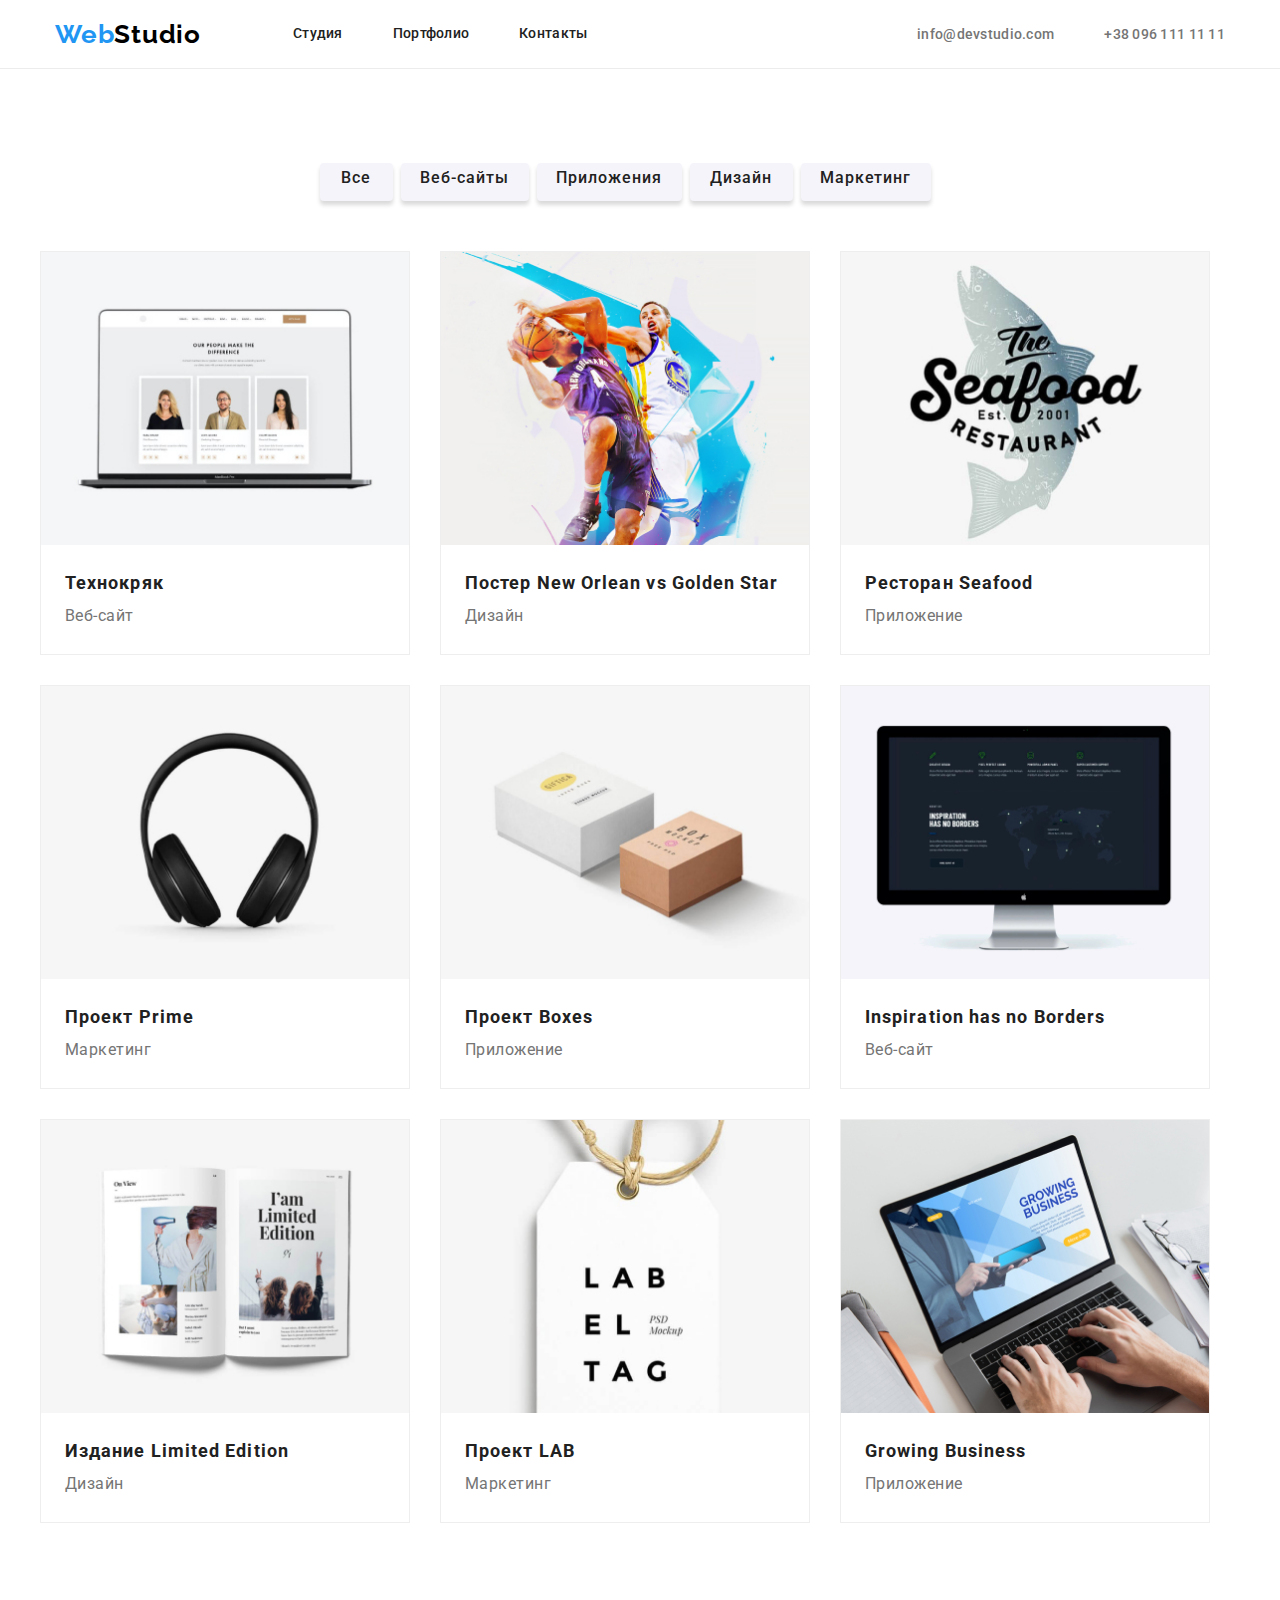
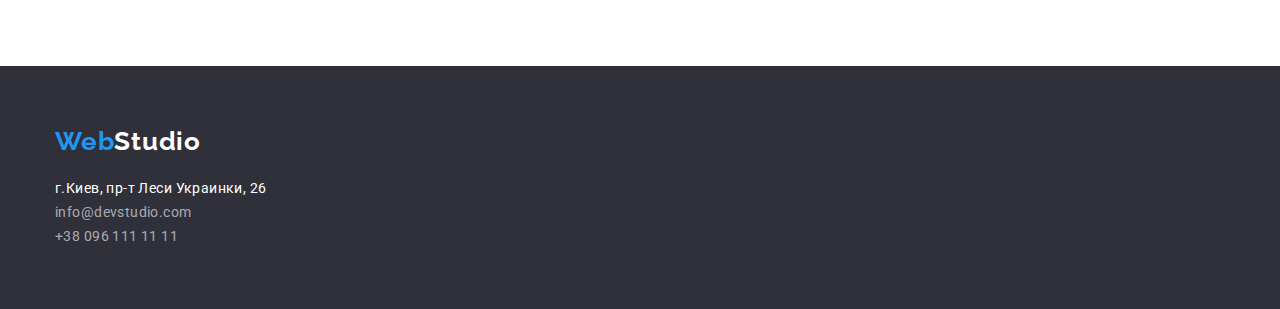
==== commit 2c19100b: "validator commits" ====
--- a/portfolio.html
+++ b/portfolio.html
@@ -46,7 +46,7 @@
     </header>
 
     <div class="main-box">
-        <section class="section catalogue">
+        <section class="box catalogue">
             <div class="filters">
                 <ul class="filters-list">
                     <li class="filters-btn filter-vse">Все</li>
@@ -56,7 +56,7 @@
                     <li class="filters-btn filter-marketing">Маркетинг</li>
                 </ul>
             </div>
-            <ul class="projects-list">
+            <ul class="projects">
                 <li class="projects-item">
                     <img src="./img/Projects-items/img.jpg" alt="открыт вебсайт на ноутбуке" width="370">
                     <div class="projects-title-text">
@@ -131,7 +131,7 @@
 
         </section>
     </div>
-    <footer class="footer section">
+    <footer class="footer box">
         <div class="container">
             <ul class="footer-nav-list">
                 <li lang="en"><a href="./index.html" class="logo">Web<span class="logo-color-white">Studio</span></a>
--- a/css/styles.css
+++ b/css/styles.css
@@ -15,7 +15,7 @@
   max-width: 100%;
   height: auto;
 }
-.section {
+.box{
   padding: 94px 0;
 }
 a {
@@ -281,6 +281,7 @@
   margin-bottom: 50px;
   display: flex;
   justify-content: center;
+  align-items: center;
 }
 .filters-list {
   display: flex;
@@ -301,7 +302,10 @@
   border: none;
   cursor: pointer;
   color: #212121;
-  justify-content: space-between;
+  /* justify-content: space-between; */
+}
+.filters-btn:last-child{
+  margin-right: 0;
 }
 
 .filters-btn:hover,
@@ -338,7 +342,7 @@
   margin: 0 auto;
 }
 
-.projects-list {
+.projects{
   display: flex;
   flex-wrap: wrap;
   justify-content: space-between;
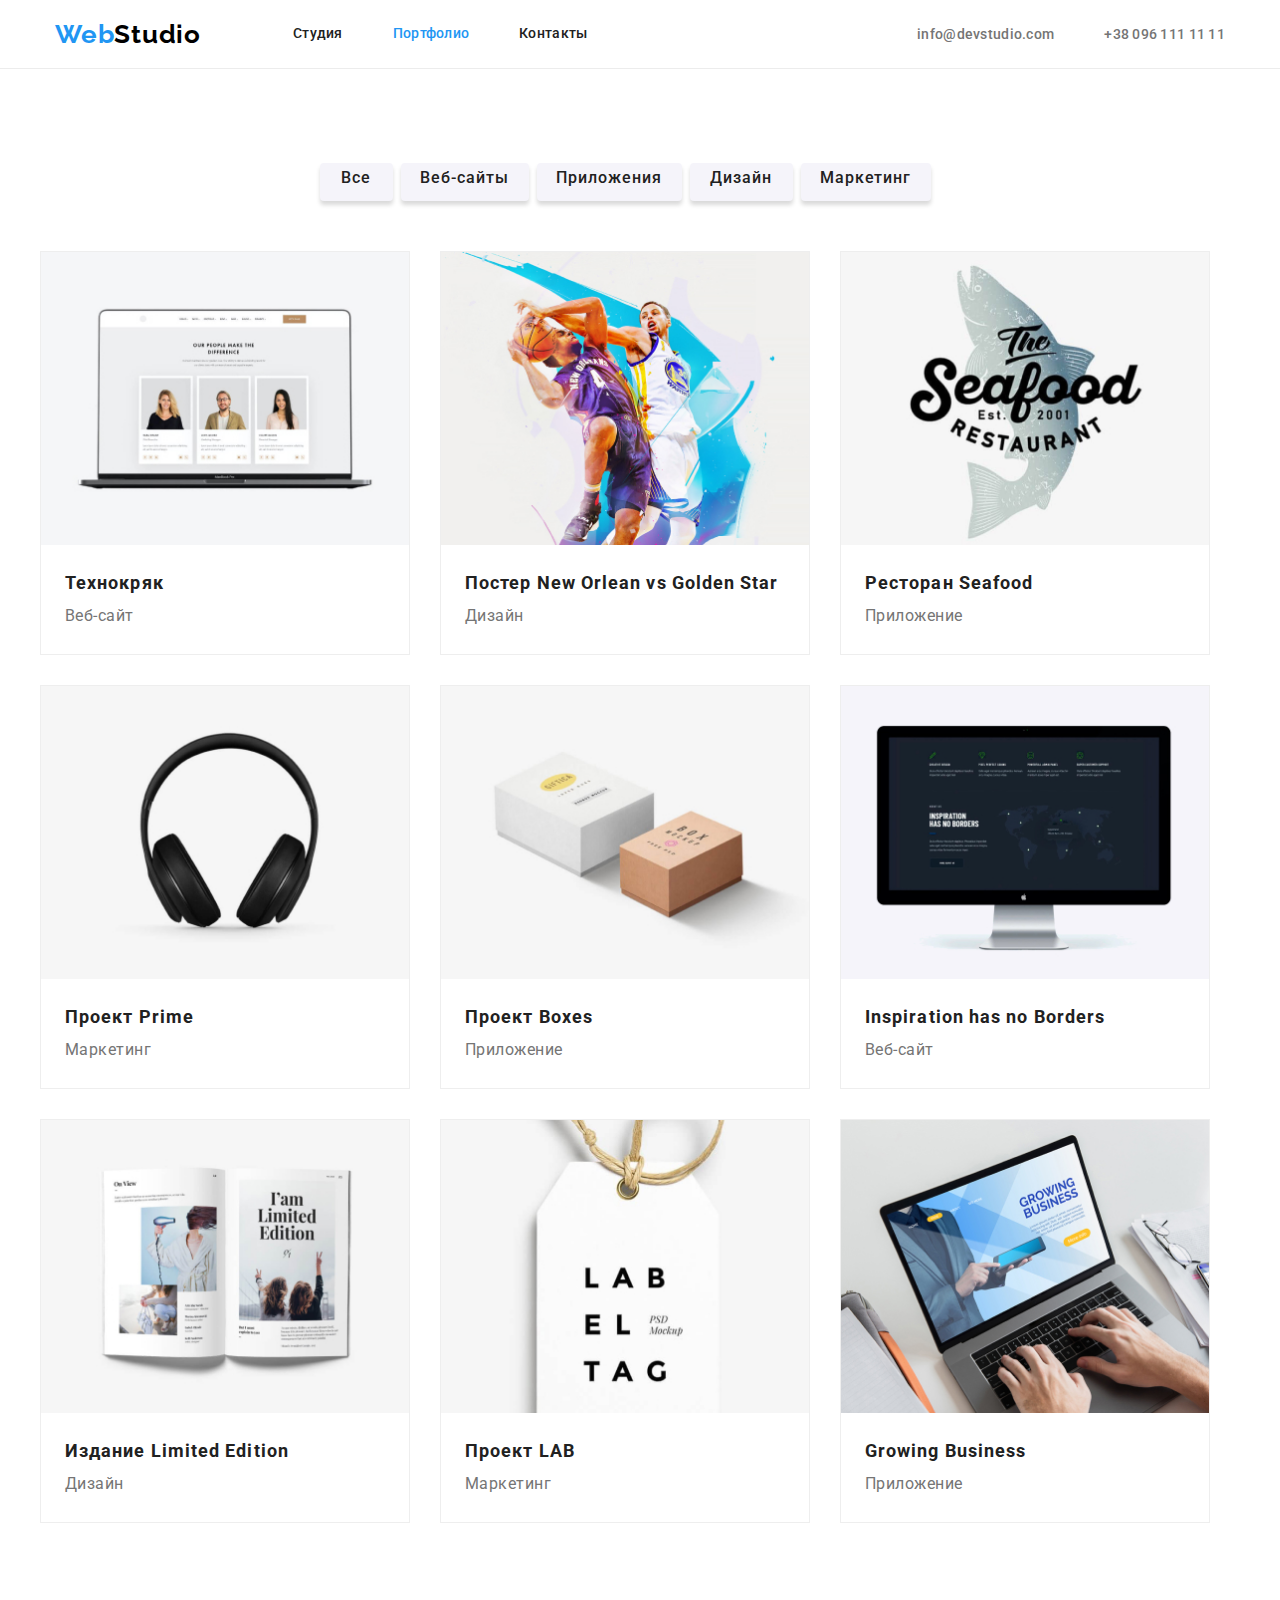
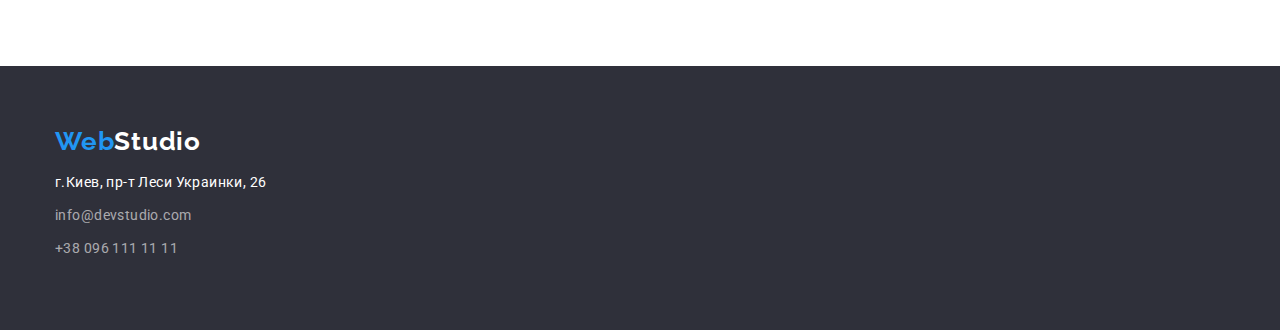
==== commit c5094948: "fixed footer" ====
--- a/portfolio.html
+++ b/portfolio.html
@@ -8,7 +8,7 @@
     <title>Document</title>
     <link rel="preconnect" href="https://fonts.googleapis.com" />
     <link rel="preconnect" href="https://fonts.gstatic.com" crossorigin />
-    <link href="https://fonts.googleapis.com/css2?family=Roboto:wght@400;500;900&display=swap" rel="stylesheet" />
+    <link href="https://fonts.googleapis.com/css2?family=Roboto:wght@400;500;700;900&display=swap" rel="stylesheet" />
     <link
         href="https://fonts.googleapis.com/css2?family=Raleway:wght@700&family=Roboto:wght@400;500;700;900&display=swap"
         rel="stylesheet" />
@@ -27,7 +27,7 @@
                         <a class="nav-link link" href="./index.html">Студия</a>
                     </li>
                     <li class="portfolio">
-                        <a class="nav-link link" href="./portfolio.html">Портфолио</a>
+                        <a class="nav-link link active" href="./portfolio.html">Портфолио</a>
                     </li>
                     <li>
                         <a class="nav-link link" href="#">Контакты</a>
@@ -131,17 +131,18 @@
 
         </section>
     </div>
-    <footer class="footer box">
+    <footer class="footer-nav-list">
         <div class="container">
-            <ul class="footer-nav-list">
-                <li lang="en"><a href="./index.html" class="logo">Web<span class="logo-color-white">Studio</span></a>
-                </li>
-                <li class="footer-nav-item">
-                    <address class="adress">г.Киев, пр-т Леси Украинки, 26</address>
-                </li>
-                <li><a href="mailto:info@devstudio.com" class="footer-nav">info@devstudio.com</a></li>
-                <li><a href="tel:+380961111111" class="footer-nav">+38 096 111 11 11</a></li>
-            </ul>
+            <a href="./index.html" class="footer_logo">Web<span class="logo-color-white">Studio</span></a>
+            <address class="adress">
+                <p class="adress-name">г.Киев, пр-т Леси Украинки, 26</p>
+                <ul class="">
+                    <li class="footer-contacts-item"><a href="mailto:info@devstudio.com"
+                            class="footer-contacts">info@devstudio.com</a></li>
+                    <li class="footer-contacts-item"><a href="tel:+380961111111" class="footer-contacts">+38 096 111 11
+                            11</a></li>
+                </ul>
+            </address>
         </div>
     </footer>
 </body>
--- a/css/styles.css
+++ b/css/styles.css
@@ -25,10 +25,14 @@
   margin: 0;
   padding: 0;
 }
-
+.section{
+  padding-top: 94px;
+  padding-bottom: 94px;
+}
 .container {
   width: 1200px;
   padding: 0px 15px;
+  
   margin: 0 auto;
 }
 .header {
@@ -97,10 +101,11 @@
   line-height: 1.14;
   letter-spacing: 0.02em;
 }
-.link:hover {
+.link:hover,
+:focus {
   color: #2196f3;
 }
-.link:focus {
+.active{
   color: #2196f3;
 }
 
@@ -181,15 +186,26 @@
 }
 /*--------------------------------ABOUT--------------------------------------*/
 .about {
+  margin: 0;
+}
+.about .title{
   margin-bottom: 0;
-  margin-top: 0;
 }
 .about-list {
   display: flex;
 }
+
+
+.about-list-item:not(:last-child){
+  margin-right: 50px;
+
+}
 .about-list-item {
-  padding: 50px 30px;
-}
+  padding-top: 50px;
+  
+}
+
+
 
 /*-------------------------------------TEAM------------------------------------*/
 .team {
@@ -203,69 +219,92 @@
   text-align: center;
   letter-spacing: 0.03em;
   color: #212121;
+  margin: 0;
   margin-bottom: 50px;
+  
 }
 .team-list {
   display: flex;
 }
 .team-item {
   background: #ffffff;
-  margin-right: 30px;
   box-shadow: 0px 1px 3px rgba(0, 0, 0, 0.12), 0px 1px 1px rgba(0, 0, 0, 0.14),
     0px 2px 1px rgba(0, 0, 0, 0.2);
   border-radius: 0px 0px 4px 4px;
 }
+.team-item:not(:last-child){
+  margin-right: 30px;
+}
 .title-text {
   text-align: center;
 }
 .team-item-title,
 .team-item-text {
-  font-family: Roboto, sans-serif;
-  font-weight: 500;
   font-size: 16px;
   line-height: 1.18;
   letter-spacing: 0.03em;
-  color: #212121;
-}
+}
+.team-item-title {
+  font-weight: 500;
+  color: #212121;
+}
+
 .team-item-text {
-  font-weight: 400px;
+  font-weight: 400;
   color: #757575;
 }
 
 
 
-/* ------------------------------FOOTER-----------------------------------------*/
-.footer {
-  box-sizing: border-box;
-  background: #2f303a;
-  padding: 60px 0;
-  display: flex;
-}
-.logo-color-white {
-  color: #ffffff;
-}
-.footer-nav {
-  font-family: Roboto;
+/* -----------------------------------FOOTER-------------*/
+
+
+.footer_logo {
+  display: inline-block;
+  
+}
+.footer_logo {
+  font-family: Raleway;
+  font-style: normal;
+  width: 145px;
+  height: 31px;
+  font-weight: 700;
+  font-size: 26px;
+  line-height: 1.19;
+  letter-spacing: 0.03em;
+  color: #2196f3;
+}
+.adress {
   font-style: normal;
   font-weight: normal;
   font-size: 14px;
   line-height: 1.71;
   letter-spacing: 0.03em;
-  color: rgba(255, 255, 255, 0.6);
-  cursor: pointer;
-}
-.adress {
-  font-family: Roboto, sans-serif;
+  color: #ffffff;
+}
+.adress-name {
+  
+  margin-bottom: 9px;
+}
+.footer-nav-list {
+  padding: 60px 0;
+  background: #2f303a;
+}
+.logo-color-white {
+  color: #ffffff;
+}
+.footer-contacts {
   font-style: normal;
   font-weight: normal;
   font-size: 14px;
   line-height: 1.71;
   letter-spacing: 0.03em;
-  color: #ffffff;
-}
-.footer-nav-item {
-  margin-top: 20px;
-}
+  color: rgba(255, 255, 255, 0.6);
+}
+.footer-contacts-item {
+  margin-bottom: 9px;
+}
+
 /*--------------------------------PORTFOLIO---------------------------------*/
 
 .catalogue {
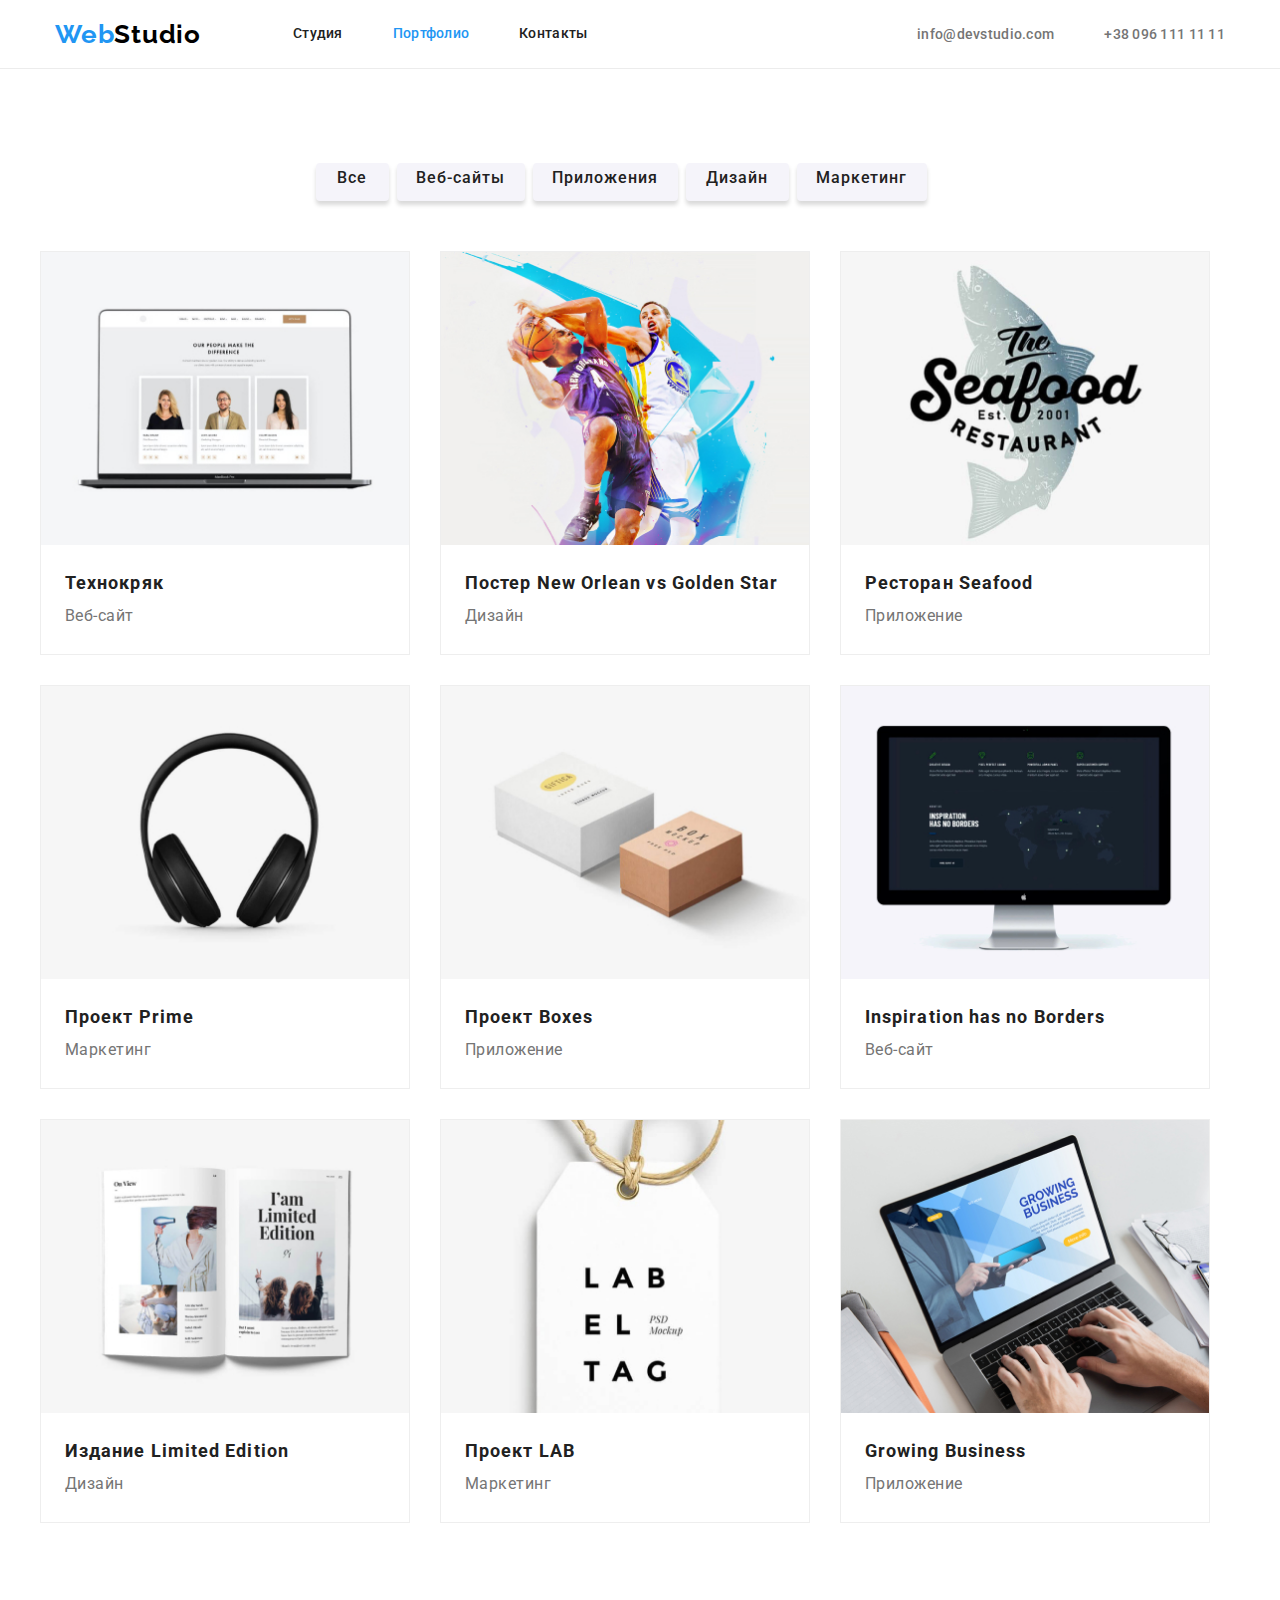
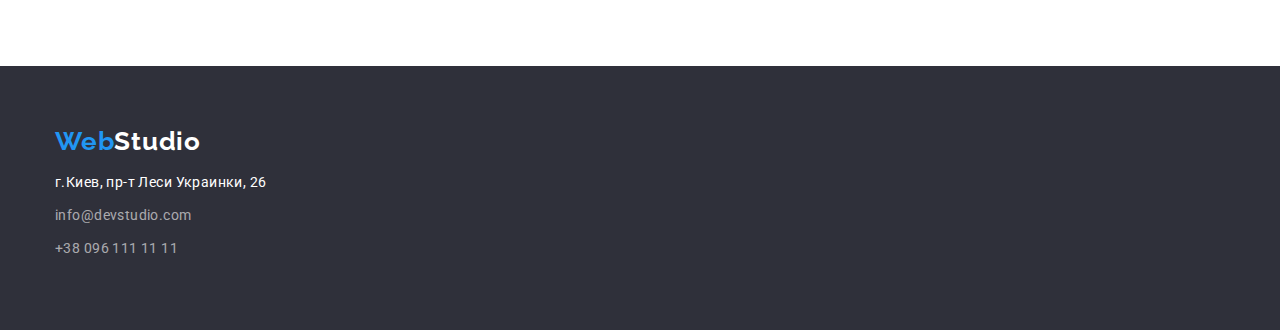
==== commit 34ffccd2: "+" ====
--- a/portfolio.html
+++ b/portfolio.html
@@ -9,8 +9,7 @@
     <link rel="preconnect" href="https://fonts.googleapis.com" />
     <link rel="preconnect" href="https://fonts.gstatic.com" crossorigin />
     <link href="https://fonts.googleapis.com/css2?family=Roboto:wght@400;500;700;900&display=swap" rel="stylesheet" />
-    <link
-        href="https://fonts.googleapis.com/css2?family=Raleway:wght@700&family=Roboto:wght@400;500;700;900&display=swap"
+    <link href="https://fonts.googleapis.com/css2?family=Raleway:wght@700&family=Roboto:wght@400;500;700&display=swap"
         rel="stylesheet" />
     <link rel="stylesheet"
         href="https://cdnjs.cloudflare.com/ajax/libs/modern-normalize/1.1.0/modern-normalize.min.css" />
--- a/css/styles.css
+++ b/css/styles.css
@@ -95,7 +95,6 @@
 }
 
 .link {
-  font-family: Roboto, sans-serif;
   font-weight: 500;
   font-size: 14px;
   line-height: 1.14;
@@ -169,7 +168,7 @@
 }
 
 .advantages-item-title {
-  font-family: Roboto, sans-serif;
+  
   font-weight: 700px;
   font-size: 14px;
   line-height: 1.14;
@@ -178,7 +177,7 @@
   color: #212121;
 }
 .advantages-item-text {
-  font-family: Roboto, sans-serif;
+  
   font-size: 14px;
   line-height: 1.71;
   letter-spacing: 0.03em;
@@ -212,7 +211,6 @@
   background: #f5f4fa;
 }
 .title {
-  font-family: Roboto, sans-serif;
   font-weight: 700px;
   font-size: 36px;
   line-height: 1.16;
@@ -344,7 +342,7 @@
   /* justify-content: space-between; */
 }
 .filters-btn:last-child{
-  margin-right: 0;
+  margin-right: 8px;
 }
 
 .filters-btn:hover,
